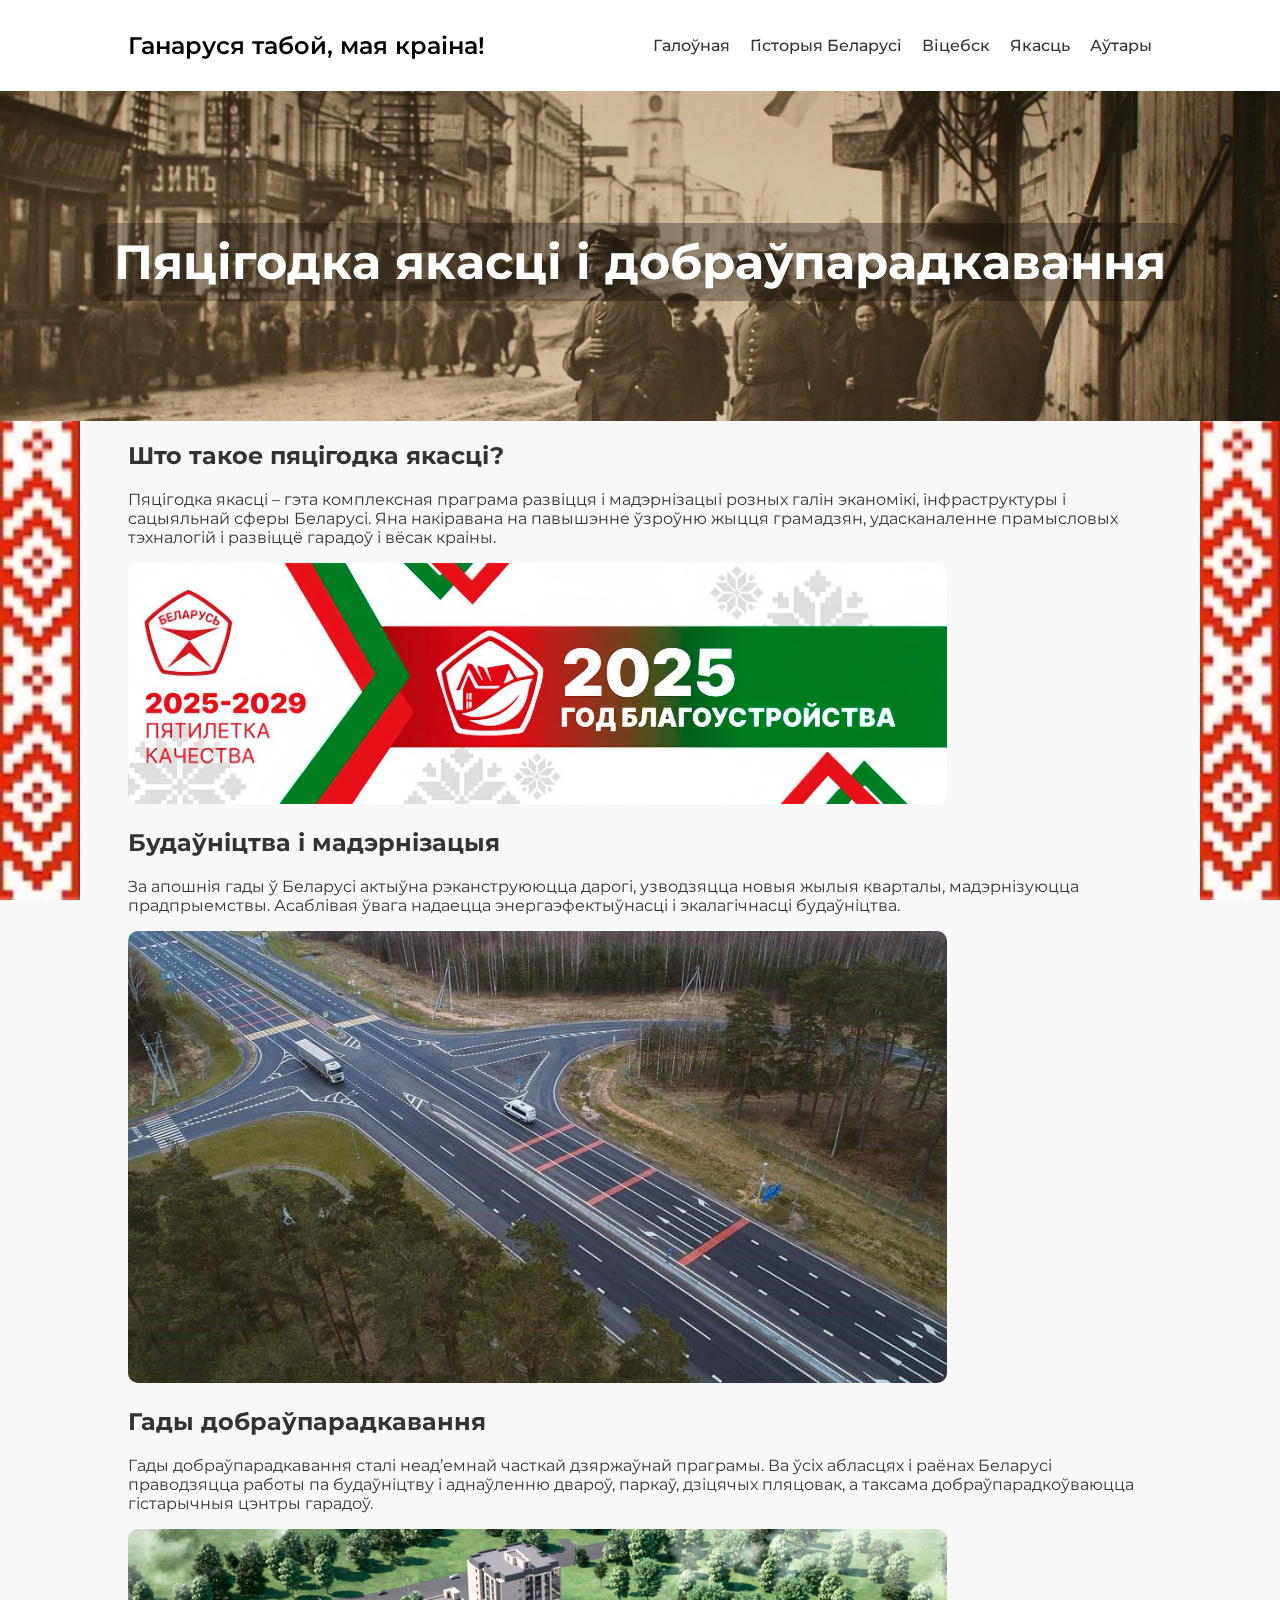
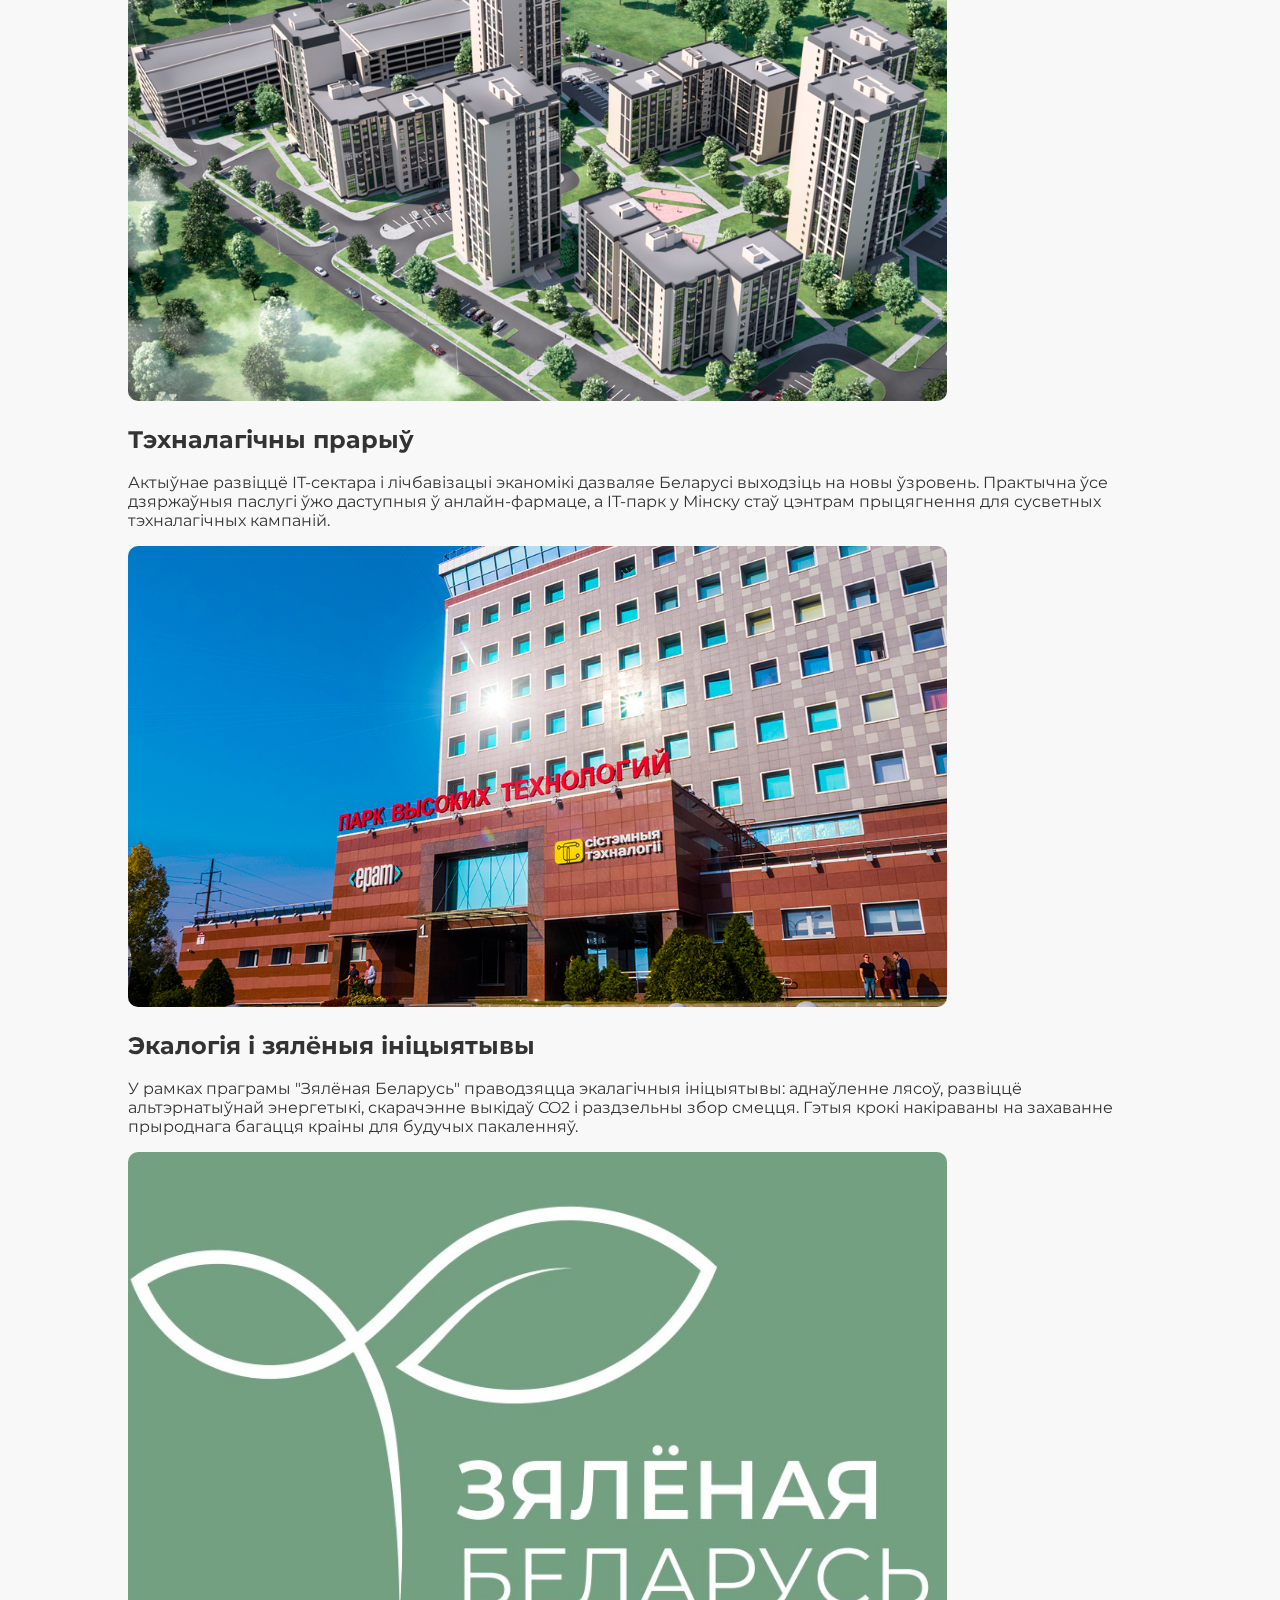
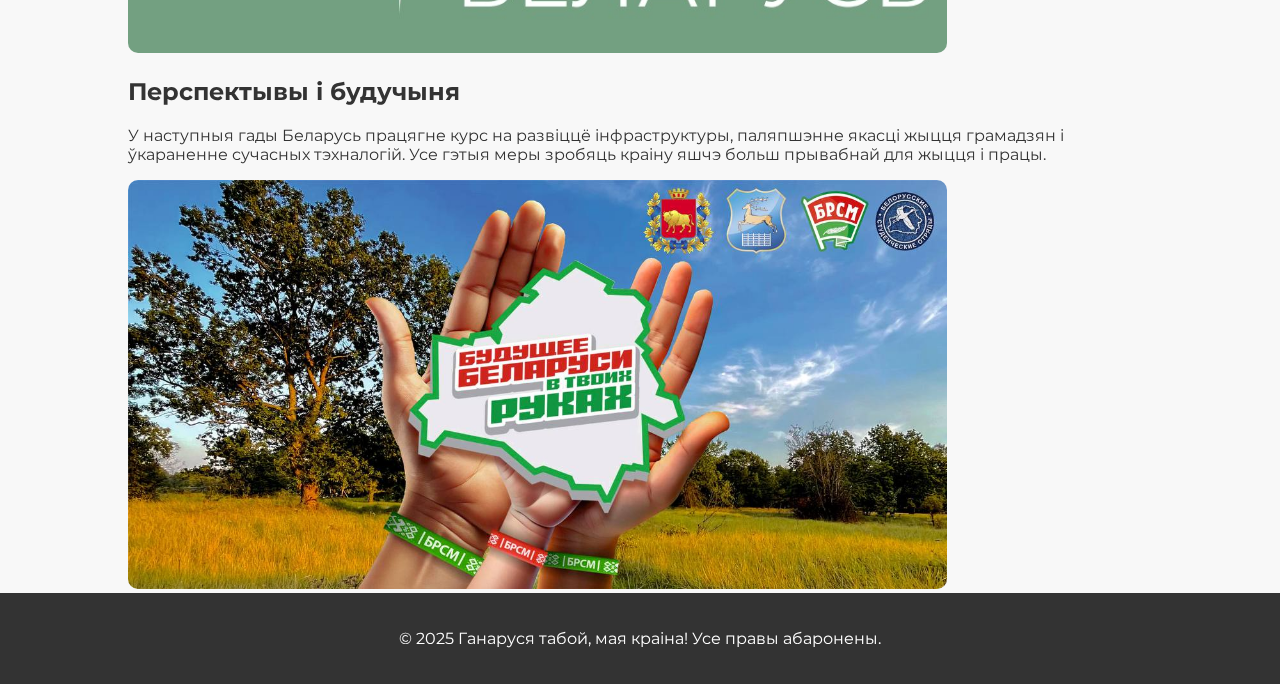
==== quality.html @ e9770094 "Add files via upload" ====
<!DOCTYPE html>
<html lang="be">
<head>
    <meta charset="UTF-8">
    <meta name="viewport" content="width=device-width, initial-scale=1.0">
    <title>Пяцігодка якасці</title>
    <link rel="stylesheet" href="style.css">
    <script defer src="script.js"></script>
    <link href="https://fonts.googleapis.com/css2?family=Montserrat:wght@300;400;600&display=swap" rel="stylesheet">
</head>
<body>

    <header>
        <div class="container">
            <div class="logo">Ганаруся табой, мая краіна!</div>
            <nav>
                <ul>
                    <li><a href="index.html">Галоўная</a></li>
                    <li><a href="history.html">Гісторыя Беларусі</a></li>
                    <li><a href="vitebsk.html">Віцебск</a></li>
                    <li><a href="quality.html">Якасць</a></li>
                    <li><a href="credits.html">Аўтары</a></li>
                </ul>
            </nav>
        </div>
    </header>


    <main>
        <section class="hero small-hero" style="background-image: url('banner.jpg');">
            <h1>Пяцігодка якасці і добраўпарадкавання</h1>
        </section>

        <section class="quality-content">
            <div class="container">
                <h2>Што такое пяцігодка якасці?</h2>
                <p>
                    Пяцігодка якасці – гэта комплексная праграма развіцця і мадэрнізацыі розных галін эканомікі, інфраструктуры і сацыяльнай сферы Беларусі. Яна накіравана на павышэнне ўзроўню жыцця грамадзян, удасканаленне прамысловых тэхналогій і развіццё гарадоў і вёсак краіны.
                </p>
                <img src="quality.jpg" alt="Развіццё Беларусі">

                <h2>Будаўніцтва і мадэрнізацыя</h2>
                <p>
                    За апошнія гады ў Беларусі актыўна рэканструююцца дарогі, узводзяцца новыя жылыя кварталы, мадэрнізуюцца прадпрыемствы. Асаблівая ўвага надаецца энергаэфектыўнасці і экалагічнасці будаўніцтва. 
                </p>
                <img src="quality_construction.jpg" alt="Новае будаўніцтва">

                <h2>Гады добраўпарадкавання</h2>
                <p>
                    Гады добраўпарадкавання сталі неад’емнай часткай дзяржаўнай праграмы. Ва ўсіх абласцях і раёнах Беларусі праводзяцца работы па будаўніцтву і аднаўленню двароў, паркаў, дзіцячых пляцовак, а таксама добраўпарадкоўваюцца гістарычныя цэнтры гарадоў.
                </p>
                <img src="quality_urban.jpg" alt="Благоустройство гарадоў">

                <h2>Тэхналагічны прарыў</h2>
                <p>
                    Актыўнае развіццё ІТ-сектара і лічбавізацыі эканомікі дазваляе Беларусі выходзіць на новы ўзровень. Практычна ўсе дзяржаўныя паслугі ўжо даступныя ў анлайн-фармаце, а IT-парк у Мінску стаў цэнтрам прыцягнення для сусветных тэхналагічных кампаній.
                </p>
                <img src="quality_technology.jpg" alt="Тэхналагічны прагрэс">

                <h2>Экалогія і зялёныя ініцыятывы</h2>
                <p>
                    У рамках праграмы "Зялёная Беларусь" праводзяцца экалагічныя ініцыятывы: аднаўленне лясоў, развіццё альтэрнатыўнай энергетыкі, скарачэнне выкідаў CO2 і раздзельны збор смецця. Гэтыя крокі накіраваны на захаванне прыроднага багацця краіны для будучых пакаленняў.
                </p>
                <img src="quality_ecology.jpg" alt="Зялёныя ініцыятывы">

                <h2>Перспектывы і будучыня</h2>
                <p>
                    У наступныя гады Беларусь працягне курс на развіццё інфраструктуры, паляпшэнне якасці жыцця грамадзян і ўкараненне сучасных тэхналогій. Усе гэтыя меры зробяць краіну яшчэ больш прывабнай для жыцця і працы.
                </p>
                <img src="quality_future.jpg" alt="Будучыня Беларусі">
            </div>
        </section>
    </main>

    <footer>
        <div class="container">
            <p>&copy; 2025 Ганаруся табой, мая краіна! Усе правы абаронены.</p>
        </div>
    </footer>

    <div class="ornament ornament-left"></div>
    <div class="ornament ornament-right"></div>

</body>
</html>
---- style.css ----
body {
    font-family: 'Montserrat', sans-serif;
    margin: 0;
    padding: 0;
    background-color: #f8f8f8;
    color: #333;
}

.container {
    width: 80%;
    margin: auto;
}

header {
    background: white;
    padding: 20px 0;
    box-shadow: 0 2px 10px rgba(0,0,0,0.1);
}

header .container {
    display: flex;
    justify-content: space-between;
    align-items: center;
}

.logo {
    font-size: 24px;
    font-weight: 600;
    color: black;
}

/* Навигация с анимацией */
nav ul {
    list-style: none;
    display: flex;
    gap: 20px;
    padding: 0;
}

nav ul li {
    display: inline-block;
    position: relative;
}

nav ul li a {
    text-decoration: none;
    color: #333;
    font-weight: 500;
    padding: 5px 0;
    transition: color 0.3s ease-in-out;
}

nav ul li a::after {
    content: "";
    display: block;
    width: 0;
    height: 2px;
    background: white;
    transition: width 0.3s ease-in-out;
    position: absolute;
    left: 0;
    bottom: -5px;
}

nav ul li a:hover {
    color: red;
}

nav ul li a:hover::after {
    width: 100%;
}

/* Секция героя */
.hero {
    background: url('banner.jpg') no-repeat center;
    background-size: cover;
    padding: 100px 20px;
    text-align: center;
    color: white;
    display: flex;
    flex-direction: column;
    align-items: center; 
    justify-content: center; 
}

.hero h1 {
    font-size: 48px;
    font-weight: bold;
    color: white; 
    text-align: center;
    padding: 10px 20px;
    display: inline-block;
    background: rgba(0, 0, 0, 0.3); 
    border-radius: 10px; 
    margin-bottom: 20px; 
}

.hero p {
    font-size: 20px;
    margin-bottom: 20px;
    text-align: center;
    padding: 10px 20px;
    display: inline-block;
    background: rgba(0, 0, 0, 0.3); 
    border-radius: 10px; 
}

.btn {
    display: inline-block;
    padding: 12px 24px;
    background: #D91A1A;
    color: white;
    text-decoration: none;
    border-radius: 5px;
    transition: 0.3s ease-in-out;
}

.btn:hover {
    background: #a81515;
}

/* Общие стили для разделов */
.history, .vitebsk, .quality, .vitebsk_today {
    padding: 60px 20px;
    text-align: center;
}

img {
    width: 80%;
    border-radius: 10px;
    transition: transform 0.3s ease-in-out;
}

img:hover {
    transform: scale(1.05);
}

footer {
    background: #333;
    color: white;
    text-align: center;
    padding: 20px;
}

.ornament {
    position: fixed;
    top: 0;
    width: 80px;
    height: 100vh;
    background-image: url("ornament.jpg");
    background-size: cover;
    background-repeat: no-repeat;
    z-index: -1;
}

.ornament-left {
    left: 0;
}

.ornament-right {
    right: 0;
}
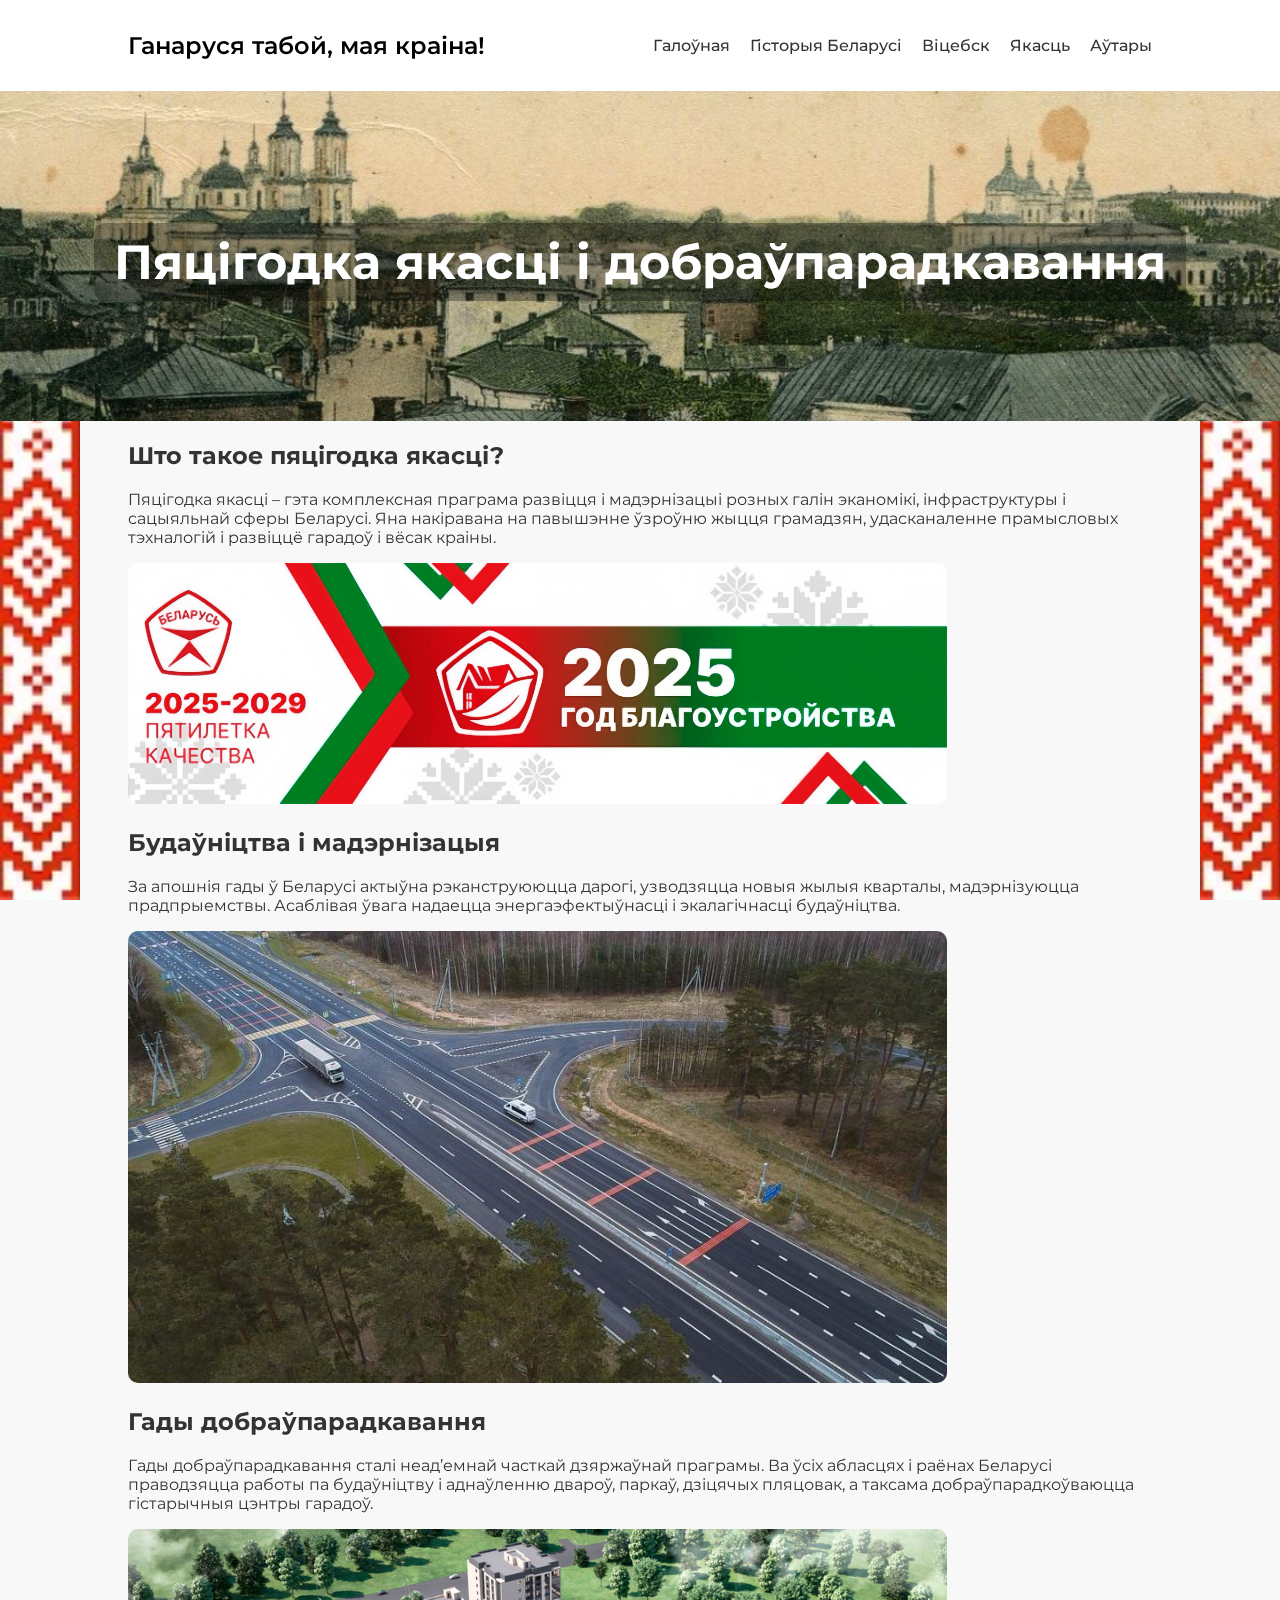
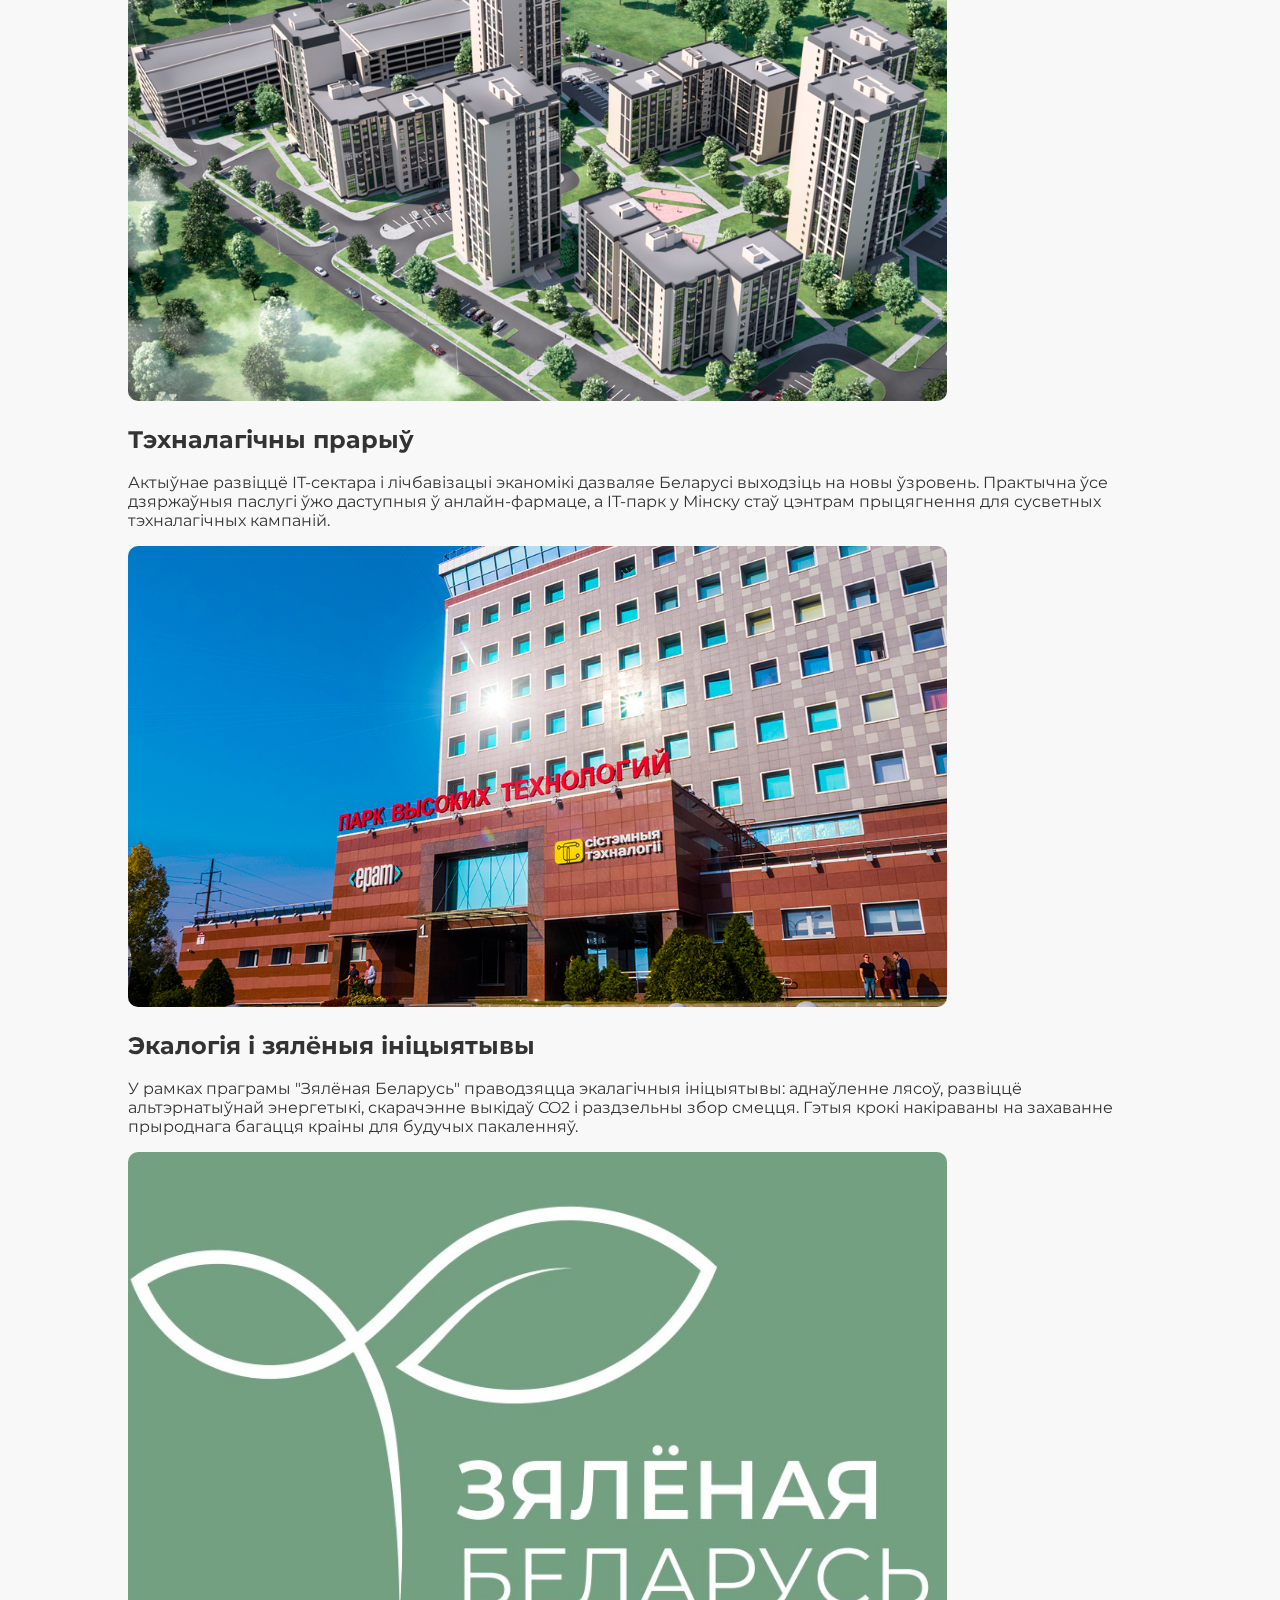
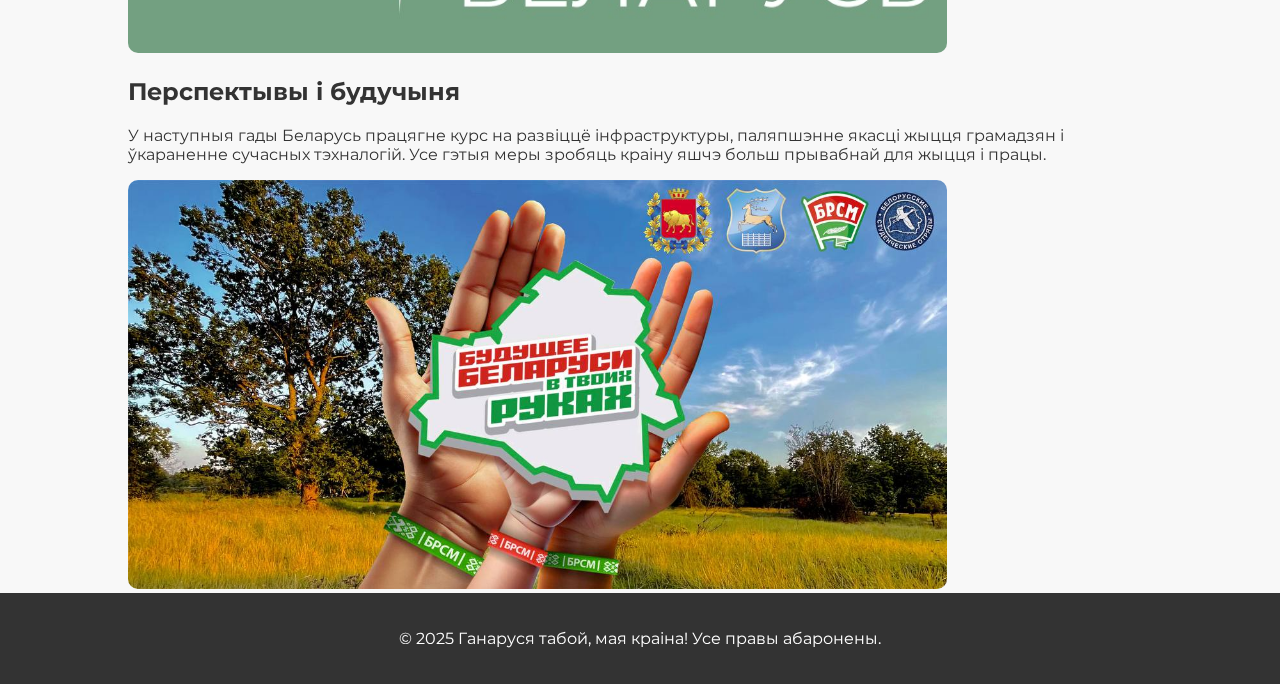
==== commit 18af276c: "Update quality.html" ====
--- a/quality.html
+++ b/quality.html
@@ -27,7 +27,7 @@
 
 
     <main>
-        <section class="hero small-hero" style="background-image: url('banner.jpg');">
+        <section class="hero small-hero" style="background-image: url('bannerr.jpg');">
             <h1>Пяцігодка якасці і добраўпарадкавання</h1>
         </section>
 
@@ -82,4 +82,4 @@
     <div class="ornament ornament-right"></div>
 
 </body>
-</html>+</html>
--- a/style.css
+++ b/style.css
@@ -29,7 +29,6 @@
     color: black;
 }
 
-/* Навигация с анимацией */
 nav ul {
     list-style: none;
     display: flex;
@@ -70,9 +69,8 @@
     width: 100%;
 }
 
-/* Секция героя */
 .hero {
-    background: url('banner.jpg') no-repeat center;
+    background: url('bannerr.jpg') no-repeat center;
     background-size: cover;
     padding: 100px 20px;
     text-align: center;
@@ -87,10 +85,8 @@
     font-size: 48px;
     font-weight: bold;
     color: white; 
-    text-align: center;
+    background: rgba(0, 0, 0, 0.3); 
     padding: 10px 20px;
-    display: inline-block;
-    background: rgba(0, 0, 0, 0.3); 
     border-radius: 10px; 
     margin-bottom: 20px; 
 }
@@ -98,10 +94,8 @@
 .hero p {
     font-size: 20px;
     margin-bottom: 20px;
-    text-align: center;
+    background: rgba(0, 0, 0, 0.3); 
     padding: 10px 20px;
-    display: inline-block;
-    background: rgba(0, 0, 0, 0.3); 
     border-radius: 10px; 
 }
 
@@ -119,7 +113,6 @@
     background: #a81515;
 }
 
-/* Общие стили для разделов */
 .history, .vitebsk, .quality, .vitebsk_today {
     padding: 60px 20px;
     text-align: center;
@@ -159,4 +152,70 @@
 
 .ornament-right {
     right: 0;
-}+}
+
+/* Адаптация для планшетов и телефонов */
+@media (max-width: 768px) {
+.ornament {
+    display: none;
+}
+    
+    header .container {
+        flex-direction: column;
+        align-items: flex-start;
+    }
+
+    nav ul {
+        flex-direction: column;
+        gap: 10px;
+        width: 100%;
+        padding-left: 0;
+    }
+
+    .logo {
+        font-size: 20px;
+        margin-bottom: 10px;
+    }
+
+
+    .hero h1 {
+        font-size: 32px;
+    }
+
+    .hero p {
+        font-size: 16px;
+    }
+
+    .btn {
+        padding: 10px 20px;
+        font-size: 14px;
+    }
+
+    img {
+        width: 100%;
+    }
+
+    .history, .vitebsk, .quality, .vitebsk_today {
+        padding: 40px 10px;
+    }
+
+    .ornament {
+        display: none;
+    }
+}
+
+/* Адаптация для телефонов до 480px */
+@media (max-width: 480px) {
+    .hero h1 {
+        font-size: 24px;
+    }
+
+    .hero p {
+        font-size: 14px;
+    }
+
+    .btn {
+        padding: 8px 16px;
+        font-size: 12px;
+    }
+}
